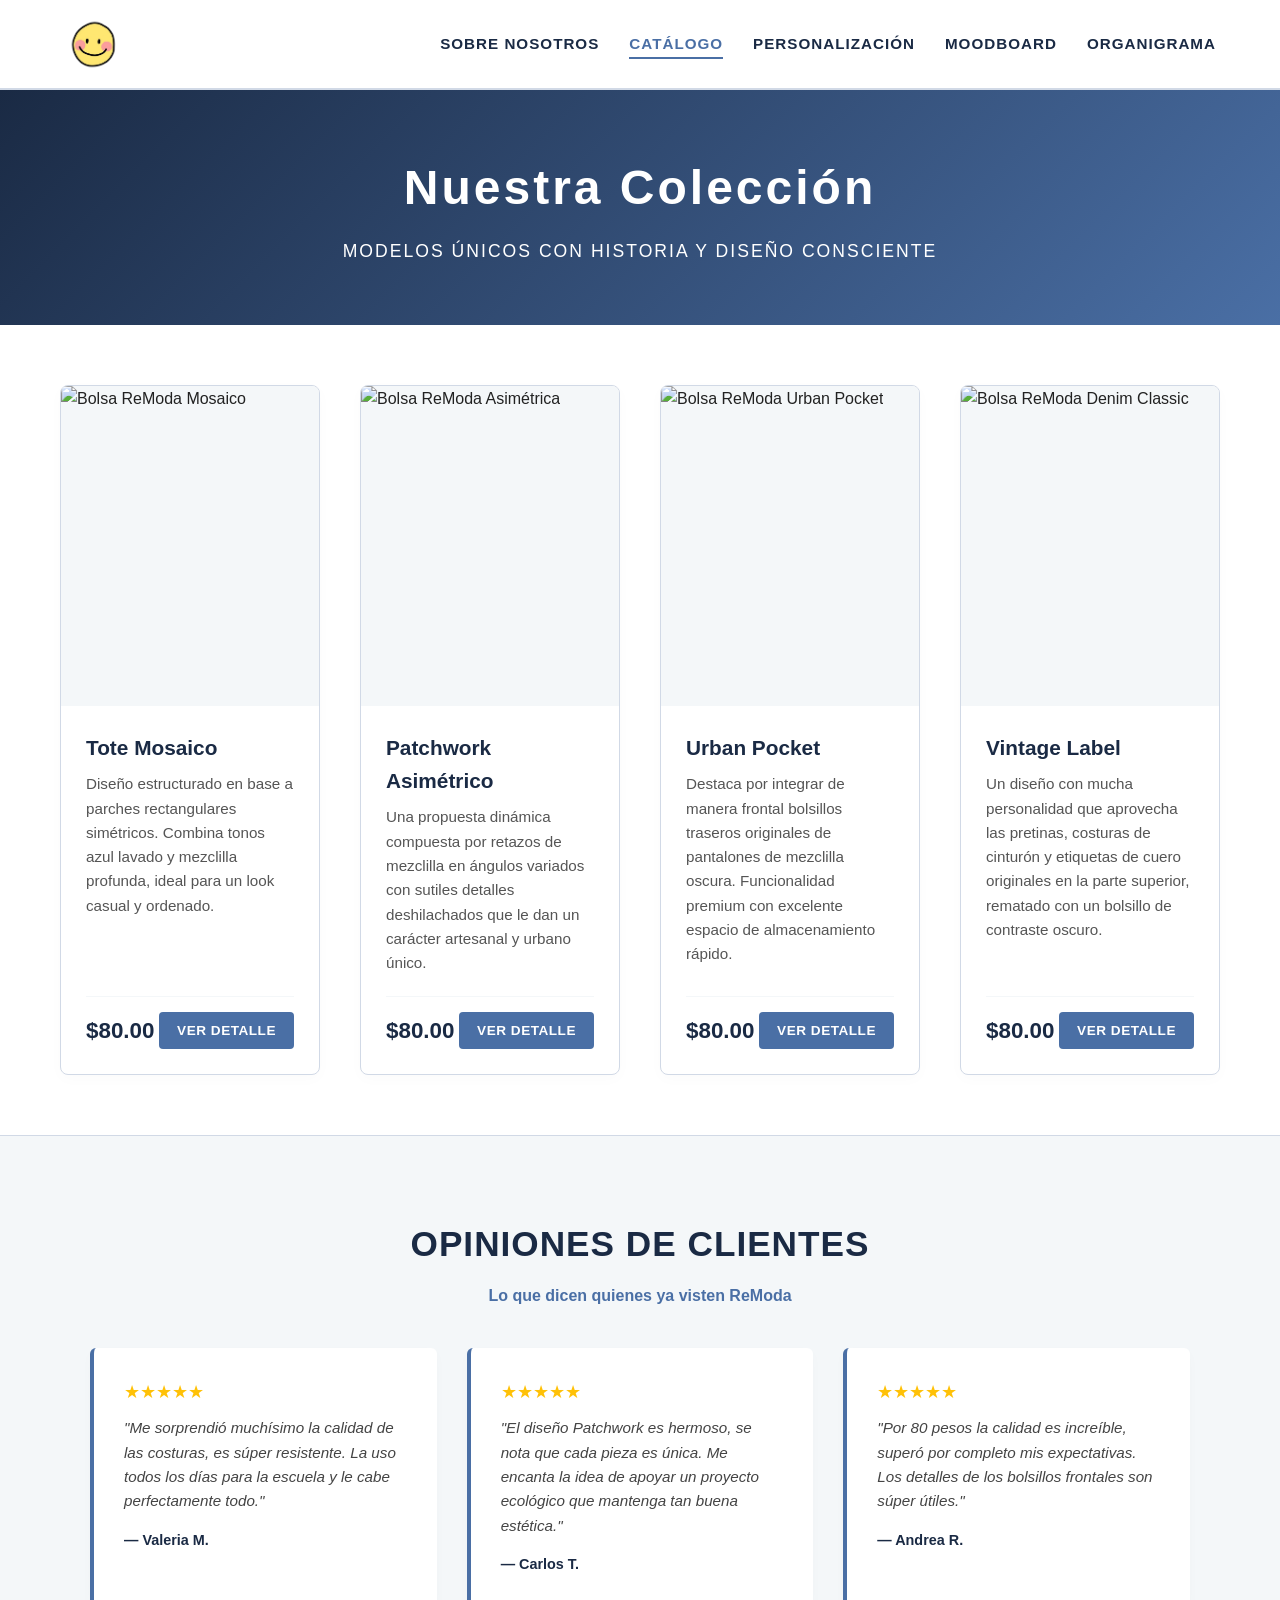
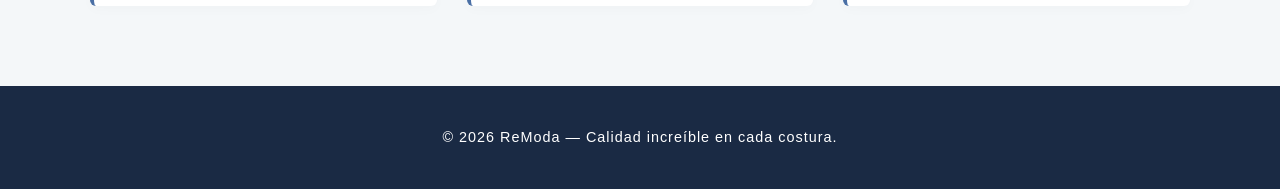
==== catalogo.html @ db3d0608 "catalogo.html" ====
<!DOCTYPE html>
<html lang="es">
<head>
    <meta charset="UTF-8">
    <meta name="viewport" content="width=device-width, initial-scale=1.0">
    <title>ReModa | Catálogo</title>
    <style>
        /* ==========================================================================
           VARIABLES Y CONFIGURACIÓN GLOBAL
           ========================================================================== */
        :root {
            --denim-indigo: #1a2a44;       /* Azul mezclilla oscuro */
            --denim-washed: #4a6fa5;       /* Azul mezclilla lavado */
            --denim-light: #d1d9e6;        /* Tono celeste claro */
            --pure-white: #ffffff;         /* Blanco puro */
            --soft-white: #f4f7f9;         /* Blanco suave */
            --text-dark: #222222;
            --star-color: #ffc107;         /* Dorado para reseñas */
        }

        * {
            margin: 0;
            padding: 0;
            box-sizing: border-box;
            font-family: 'Segoe UI', Tahoma, Geneva, Verdana, sans-serif;
        }

        body {
            background-color: var(--pure-white);
            color: var(--text-dark);
            line-height: 1.6;
            padding-top: 90px;
        }

        /* ==========================================================================
           BARRA DE NAVEGACIÓN SUPERIOR (FIJA)
           ========================================================================== */
        .navbar {
            width: 100%;
            height: 90px;
            position: fixed;
            top: 0;
            left: 0;
            background-color: var(--pure-white);
            border-bottom: 2px solid var(--denim-light);
            z-index: 1000;
            display: flex;
            align-items: center;
        }

        .nav-container {
            width: 90%;
            max-width: 1200px;
            margin: 0 auto;
            display: flex;
            justify-content: space-between;
            align-items: center;
        }

        .logo-area img {
            height: 60px;
            width: auto;
            display: block;
        }

        .nav-menu {
            display: flex;
            list-style: none;
            gap: 30px;
        }

        .nav-menu a {
            text-decoration: none;
            color: var(--denim-indigo);
            font-weight: 600;
            font-size: 0.95rem;
            text-transform: uppercase;
            letter-spacing: 1px;
            transition: color 0.3s ease;
            padding: 5px 0;
        }

        .nav-menu a:hover, .nav-menu a.active {
            color: var(--denim-washed);
            border-bottom: 2px solid var(--denim-washed);
        }

        /* ==========================================================================
           SECCIÓN HERO (ENCABEZADO DE CATÁLOGO)
           ========================================================================== */
        .catalog-hero {
            background: linear-gradient(135deg, var(--denim-indigo) 0%, var(--denim-washed) 100%);
            color: var(--pure-white);
            padding: 60px 20px;
            text-align: center;
        }

        .catalog-hero h1 {
            font-size: 3rem;
            letter-spacing: 3px;
            margin-bottom: 10px;
        }

        .catalog-hero p {
            font-size: 1.1rem;
            font-weight: 300;
            text-transform: uppercase;
            letter-spacing: 2px;
        }

        /* ==========================================================================
           CUADRÍCULA DE PRODUCTOS (CATÁLOGO)
           ========================================================================== */
        .container {
            max-width: 1200px;
            margin: 0 auto;
            padding: 60px 20px;
        }

        .product-grid {
            display: grid;
            grid-template-columns: repeat(auto-fit, minmax(260px, 1fr));
            gap: 40px;
        }

        .product-card {
            background-color: var(--pure-white);
            border: 1px solid var(--denim-light);
            border-radius: 8px;
            overflow: hidden;
            box-shadow: 0 4px 15px rgba(0,0,0,0.02);
            transition: transform 0.3s ease, box-shadow 0.3s ease;
            display: flex;
            flex-direction: column;
        }

        .product-card:hover {
            transform: translateY(-5px);
            box-shadow: 0 12px 30px rgba(26, 42, 68, 0.1);
        }

        .product-image {
            width: 100%;
            height: 320px;
            overflow: hidden;
            background-color: var(--soft-white);
        }

        .product-image img {
            width: 100%;
            height: 100%;
            object-fit: cover;
            transition: transform 0.5s ease;
        }

        .product-card:hover .product-image img {
            transform: scale(1.05);
        }

        .product-info {
            padding: 25px;
            display: flex;
            flex-direction: column;
            flex-grow: 1;
        }

        .product-title {
            font-size: 1.3rem;
            color: var(--denim-indigo);
            margin-bottom: 8px;
            font-weight: 700;
        }

        .product-desc {
            font-size: 0.95rem;
            color: #555555;
            margin-bottom: 20px;
            flex-grow: 1;
        }

        .product-meta {
            display: flex;
            justify-content: space-between;
            align-items: center;
            border-top: 1px solid var(--soft-white);
            padding-top: 15px;
        }

        .product-price {
            font-size: 1.4rem;
            color: var(--denim-indigo);
            font-weight: 700;
        }

        .btn-buy {
            background-color: var(--denim-washed);
            color: var(--pure-white);
            padding: 8px 18px;
            border-radius: 4px;
            text-decoration: none;
            font-size: 0.85rem;
            font-weight: 600;
            text-transform: uppercase;
            letter-spacing: 0.5px;
            transition: background-color 0.3s;
        }

        .btn-buy:hover {
            background-color: var(--denim-indigo);
        }

        /* ==========================================================================
           SECCIÓN DE RESEÑAS / COMENTARIOS
           ========================================================================== */
        .reviews-section {
            background-color: var(--soft-white);
            border-top: 1px solid var(--denim-light);
            padding: 80px 20px;
        }

        .reviews-header {
            text-align: center;
            margin-bottom: 5px;
        }

        .reviews-header h2 {
            font-size: 2.2rem;
            color: var(--denim-indigo);
            text-transform: uppercase;
            letter-spacing: 1px;
            margin-bottom: 10px;
        }

        .reviews-header p {
            color: var(--denim-washed);
            font-weight: 600;
            margin-bottom: 40px;
        }

        .reviews-grid {
            display: grid;
            grid-template-columns: repeat(auto-fit, minmax(300px, 1fr));
            gap: 30px;
            max-width: 1100px;
            margin: 0 auto;
        }

        .review-card {
            background-color: var(--pure-white);
            padding: 30px;
            border-radius: 6px;
            box-shadow: 0 4px 12px rgba(0,0,0,0.02);
            border-left: 4px solid var(--denim-washed);
        }

        .review-stars {
            color: var(--star-color);
            font-size: 1.1rem;
            margin-bottom: 10px;
        }

        .review-text {
            font-style: italic;
            color: #444444;
            font-size: 0.95rem;
            margin-bottom: 15px;
        }

        .review-author {
            font-weight: 700;
            color: var(--denim-indigo);
            font-size: 0.9rem;
            text-transform: capitalize;
        }

        /* ==========================================================================
           FOOTER
           ========================================================================== */
        .main-footer {
            background-color: var(--denim-indigo);
            color: var(--pure-white);
            text-align: center;
            padding: 40px 20px;
            font-size: 0.9rem;
            letter-spacing: 1px;
        }
    </style>
</head>
<body>

    <!-- BARRA DE NAVEGACIÓN SUPERIOR (FIJA) -->
    <header class="navbar">
        <div class="nav-container">
            <div class="logo-area">
                <img src="logo.png" alt="ReModa Logo">
            </div>
            <nav>
                <ul class="nav-menu">
                    <li><a href="index.html">Sobre nosotros</a></li>
                    <li><a href="catalogo.html" class="active">Catálogo</a></li>
                    <li><a href="personalizacion.html">Personalización</a></li>
                    <li><a href="moodboard.html">Moodboard</a></li>
                    <li><a href="organigrama.html">Organigrama</a></li>
                </ul>
            </nav>
        </div>
    </header>

    <!-- ENCABEZADO DEL CATÁLOGO -->
    <section class="catalog-hero">
        <h1>Nuestra Colección</h1>
        <p>Modelos únicos con historia y diseño consciente</p>
    </section>

    <!-- SECCIÓN DE PRODUCTOS -->
    <main class="container">
        <div class="product-grid">
            
            <!-- MODELO 1 -->
            <article class="product-card">
                <div class="product-image">
                    <img src="bolsa1.png" alt="Bolsa ReModa Mosaico">
                </div>
                <div class="product-info">
                    <h2 class="product-title">Tote Mosaico</h2>
                    <p class="product-desc">Diseño estructurado en base a parches rectangulares simétricos. Combina tonos azul lavado y mezclilla profunda, ideal para un look casual y ordenado.</p>
                    <div class="product-meta">
                        <span class="product-price">$80.00</span>
                        <a href="#" class="btn-buy">Ver Detalle</a>
                    </div>
                </div>
            </article>

            <!-- MODELO 2 -->
            <article class="product-card">
                <div class="product-image">
                    <img src="bolsa2.png" alt="Bolsa ReModa Asimétrica">
                </div>
                <div class="product-info">
                    <h2 class="product-title">Patchwork Asimétrico</h2>
                    <p class="product-desc">Una propuesta dinámica compuesta por retazos de mezclilla en ángulos variados con sutiles detalles deshilachados que le dan un carácter artesanal y urbano único.</p>
                    <div class="product-meta">
                        <span class="product-price">$80.00</span>
                        <a href="#" class="btn-buy">Ver Detalle</a>
                    </div>
                </div>
            </article>

            <!-- MODELO 3 -->
            <article class="product-card">
                <div class="product-image">
                    <img src="bolsa3.png" alt="Bolsa ReModa Urban Pocket">
                </div>
                <div class="product-info">
                    <h2 class="product-title">Urban Pocket</h2>
                    <p class="product-desc">Destaca por integrar de manera frontal bolsillos traseros originales de pantalones de mezclilla oscura. Funcionalidad premium con excelente espacio de almacenamiento rápido.</p>
                    <div class="product-meta">
                        <span class="product-price">$80.00</span>
                        <a href="#" class="btn-buy">Ver Detalle</a>
                    </div>
                </div>
            </article>

            <!-- MODELO 4 -->
            <article class="product-card">
                <div class="product-image">
                    <img src="bolsa4.png" alt="Bolsa ReModa Denim Classic">
                </div>
                <div class="product-info">
                    <h2 class="product-title">Vintage Label</h2>
                    <p class="product-desc">Un diseño con mucha personalidad que aprovecha las pretinas, costuras de cinturón y etiquetas de cuero originales en la parte superior, rematado con un bolsillo de contraste oscuro.</p>
                    <div class="product-meta">
                        <span class="product-price">$80.00</span>
                        <a href="#" class="btn-buy">Ver Detalle</a>
                    </div>
                </div>
            </article>

        </div>
    </main>

    <!-- SECCIÓN DE COMENTARIOS / RESEÑAS POSITIVAS -->
    <section class="reviews-section">
        <div class="reviews-header">
            <h2>Opiniones de Clientes</h2>
            <p>Lo que dicen quienes ya visten ReModa</p>
        </div>
        <div class="reviews-grid">
            
            <!-- RESEÑA 1 -->
            <div class="review-card">
                <div class="review-stars">★★★★★</div>
                <p class="review-text">"Me sorprendió muchísimo la calidad de las costuras, es súper resistente. La uso todos los días para la escuela y le cabe perfectamente todo."</p>
                <p class="review-author">— Valeria M.</p>
            </div>

            <!-- RESEÑA 2 -->
            <div class="review-card">
                <div class="review-stars">★★★★★</div>
                <p class="review-text">"El diseño Patchwork es hermoso, se nota que cada pieza es única. Me encanta la idea de apoyar un proyecto ecológico que mantenga tan buena estética."</p>
                <p class="review-author">— Carlos T.</p>
            </div>

            <!-- RESEÑA 3 -->
            <div class="review-card">
                <div class="review-stars">★★★★★</div>
                <p class="review-text">"Por 80 pesos la calidad es increíble, superó por completo mis expectativas. Los detalles de los bolsillos frontales son súper útiles."</p>
                <p class="review-author">— Andrea R.</p>
            </div>

        </div>
    </section>

    <!-- PIE DE PÁGINA -->
    <footer class="main-footer">
        <p>&copy; 2026 ReModa — Calidad increíble en cada costura.</p>
    </footer>

</body>
</html>
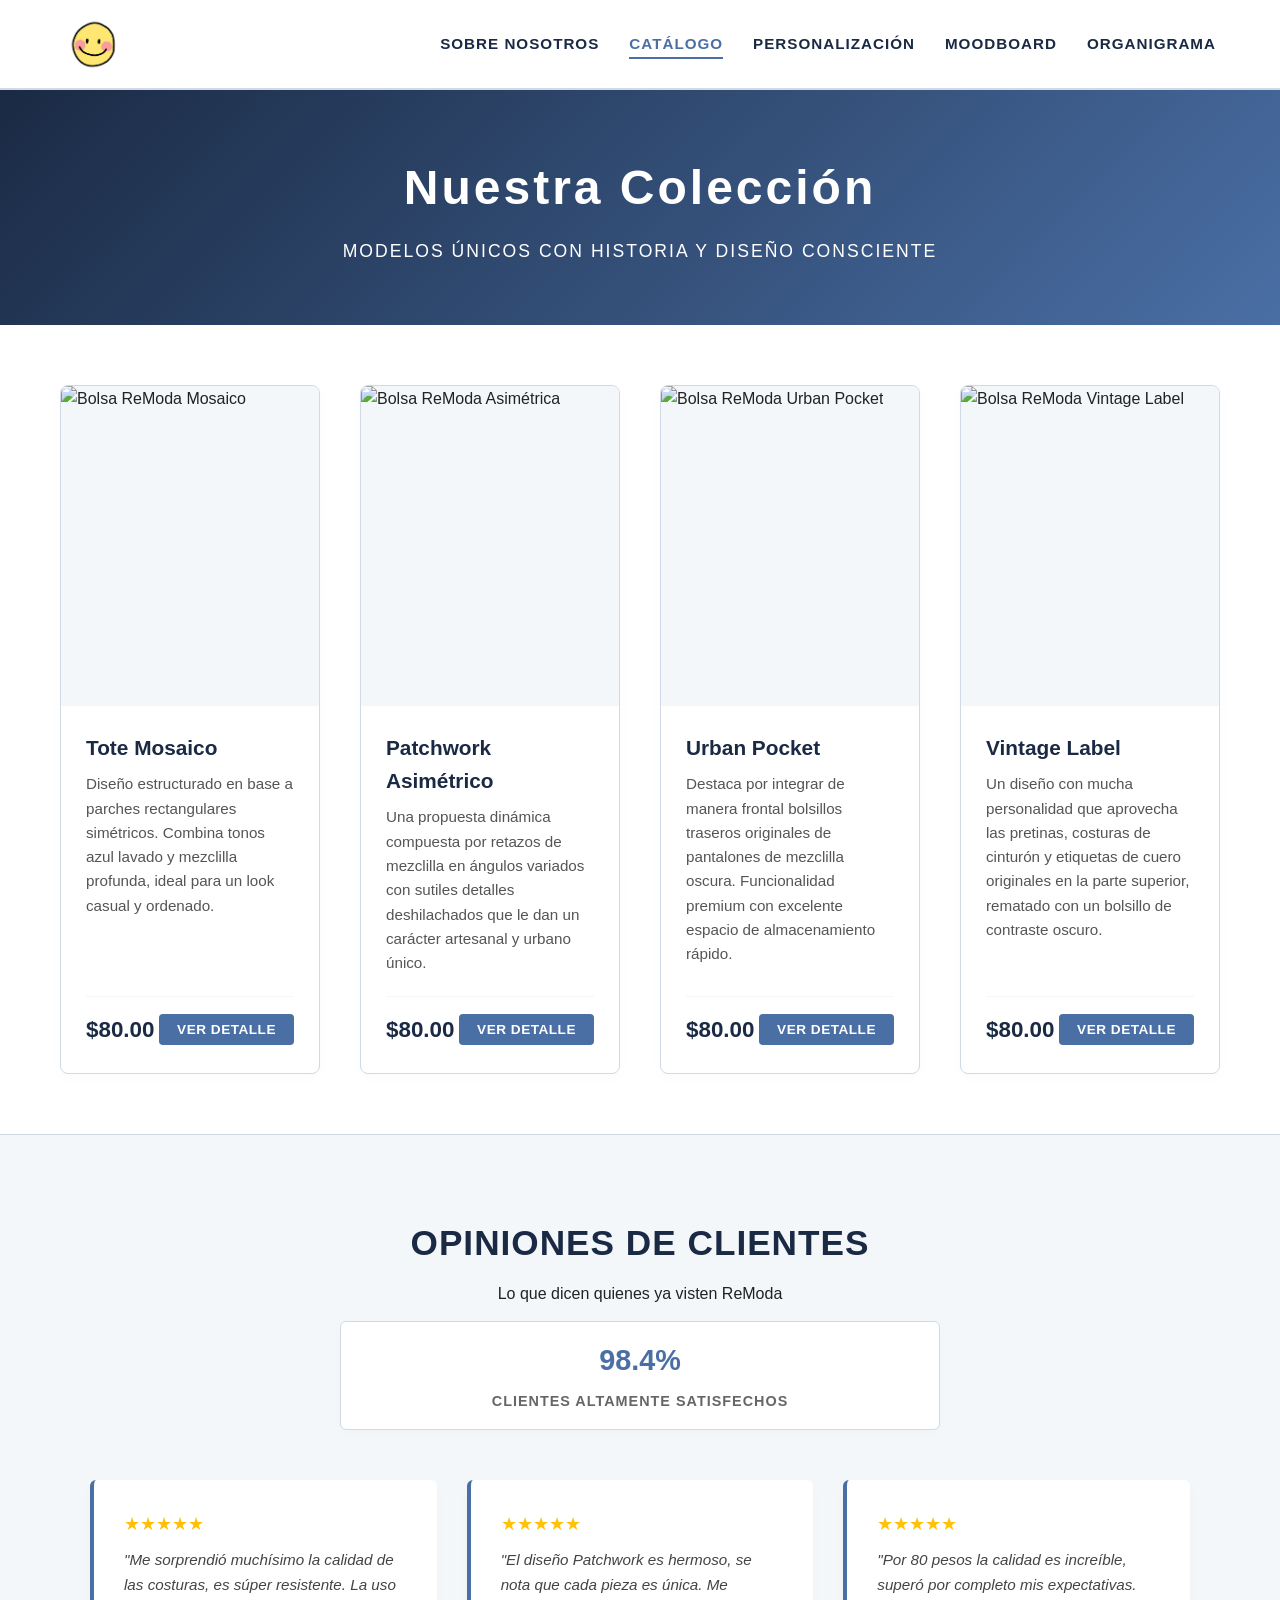
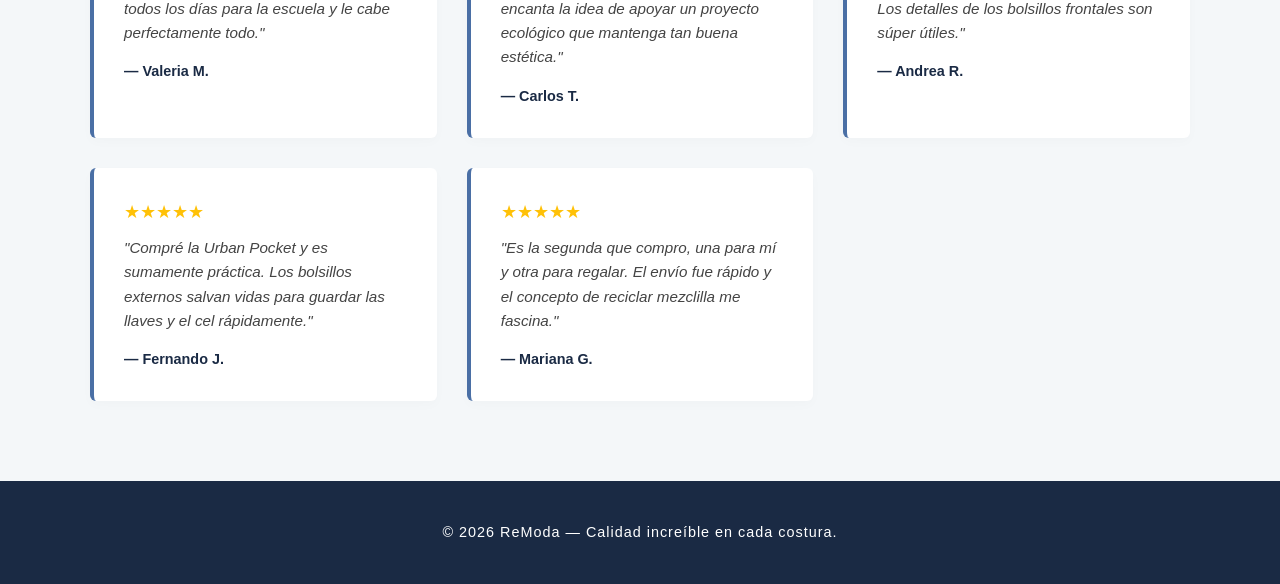
==== commit ddaad361: "catalogo.html" ====
--- a/catalogo.html
+++ b/catalogo.html
@@ -203,6 +203,8 @@
             text-transform: uppercase;
             letter-spacing: 0.5px;
             transition: background-color 0.3s;
+            cursor: pointer;
+            border: none;
         }
 
         .btn-buy:hover {
@@ -210,7 +212,130 @@
         }
 
         /* ==========================================================================
-           SECCIÓN DE RESEÑAS / COMENTARIOS
+           VENTANA MODAL (VISTA DETALLADA EN GRANDE)
+           ========================================================================== */
+        .modal {
+            position: fixed;
+            top: 0;
+            left: 0;
+            width: 100%;
+            height: 100%;
+            background-color: rgba(26, 42, 68, 0.7); /* Fondo traslúcido denim oscuro */
+            display: flex;
+            justify-content: center;
+            align-items: center;
+            z-index: 2000;
+            opacity: 0;
+            pointer-events: none;
+            transition: opacity 0.3s ease;
+            padding: 20px;
+        }
+
+        .modal.active {
+            opacity: 1;
+            pointer-events: auto;
+        }
+
+        .modal-content {
+            background-color: var(--pure-white);
+            width: 100%;
+            max-width: 800px;
+            border-radius: 8px;
+            overflow: hidden;
+            box-shadow: 0 20px 50px rgba(0,0,0,0.3);
+            position: relative;
+            display: grid;
+            grid-template-columns: 1fr 1fr;
+            transform: scale(0.9);
+            transition: transform 0.3s ease;
+        }
+
+        .modal.active .modal-content {
+            transform: scale(1);
+        }
+
+        .modal-close {
+            position: absolute;
+            top: 15px;
+            right: 20px;
+            font-size: 2rem;
+            color: var(--denim-indigo);
+            cursor: pointer;
+            font-weight: bold;
+            z-index: 10;
+            transition: color 0.2s;
+        }
+
+        .modal-close:hover {
+            color: var(--denim-washed);
+        }
+
+        .modal-img-box {
+            width: 100%;
+            height: 100%;
+            min-height: 400px;
+            background-color: var(--soft-white);
+        }
+
+        .modal-img-box img {
+            width: 100%;
+            height: 100%;
+            object-fit: cover;
+            display: block;
+        }
+
+        .modal-details {
+            padding: 40px;
+            display: flex;
+            flex-direction: column;
+            justify-content: center;
+        }
+
+        .modal-tag {
+            color: var(--denim-washed);
+            text-transform: uppercase;
+            font-weight: 700;
+            font-size: 0.8rem;
+            letter-spacing: 2px;
+            margin-bottom: 10px;
+        }
+
+        .modal-title {
+            font-size: 2rem;
+            color: var(--denim-indigo);
+            margin-bottom: 15px;
+        }
+
+        .modal-text {
+            color: #555555;
+            font-size: 1rem;
+            margin-bottom: 25px;
+            line-height: 1.7;
+        }
+
+        .modal-price {
+            font-size: 1.8rem;
+            color: var(--denim-indigo);
+            font-weight: 700;
+            margin-bottom: 20px;
+        }
+
+        /* Responsivo para el modal */
+        @media (max-width: 768px) {
+            .modal-content {
+                grid-template-columns: 1fr;
+            }
+            .modal-img-box {
+                min-height: 250px;
+                height: 250px;
+            }
+            .modal-details {
+                padding: 25px;
+            }
+        }
+
+        /* ==========================================================================
+           SECCIÓN DE ESTADÍSTICA Y COMENTARIOS
            ========================================================================== */
         .reviews-section {
             background-color: var(--soft-white);
@@ -220,7 +345,8 @@
 
         .reviews-header {
             text-align: center;
-            margin-bottom: 5px;
+            max-width: 600px;
+            margin: 0 auto 50px auto;
         }
 
         .reviews-header h2 {
@@ -231,10 +357,30 @@
             margin-bottom: 10px;
         }
 
-        .reviews-header p {
+        /* Métrica de satisfacción */
+        .stat-box {
+            background-color: var(--pure-white);
+            border: 1px solid var(--denim-light);
+            padding: 15px;
+            border-radius: 6px;
+            margin-top: 15px;
+            box-shadow: 0 4px 10px rgba(0,0,0,0.01);
+        }
+
+        .stat-percentage {
+            font-size: 1.8rem;
+            font-weight: 800;
             color: var(--denim-washed);
+            display: block;
+            margin-bottom: 5px;
+        }
+
+        .stat-label {
+            font-size: 0.9rem;
+            color: #666666;
+            text-transform: uppercase;
+            letter-spacing: 1px;
             font-weight: 600;
-            margin-bottom: 40px;
         }
 
         .reviews-grid {
@@ -319,14 +465,14 @@
             <!-- MODELO 1 -->
             <article class="product-card">
                 <div class="product-image">
-                    <img src="bolsa1.png" alt="Bolsa ReModa Mosaico">
+                    <img src="b1.png" alt="Bolsa ReModa Mosaico">
                 </div>
                 <div class="product-info">
                     <h2 class="product-title">Tote Mosaico</h2>
                     <p class="product-desc">Diseño estructurado en base a parches rectangulares simétricos. Combina tonos azul lavado y mezclilla profunda, ideal para un look casual y ordenado.</p>
                     <div class="product-meta">
                         <span class="product-price">$80.00</span>
-                        <a href="#" class="btn-buy">Ver Detalle</a>
+                        <button class="btn-buy" onclick="openModal('b1.png', 'Tote Mosaico', 'Diseño estructurado en base a parches rectangulares simétricos. Combina tonos azul lavado y mezclilla profunda, ideal para un look casual y ordenado.')">Ver Detalle</button>
                     </div>
                 </div>
             </article>
@@ -334,14 +480,14 @@
             <!-- MODELO 2 -->
             <article class="product-card">
                 <div class="product-image">
-                    <img src="bolsa2.png" alt="Bolsa ReModa Asimétrica">
+                    <img src="b2.png" alt="Bolsa ReModa Asimétrica">
                 </div>
                 <div class="product-info">
                     <h2 class="product-title">Patchwork Asimétrico</h2>
                     <p class="product-desc">Una propuesta dinámica compuesta por retazos de mezclilla en ángulos variados con sutiles detalles deshilachados que le dan un carácter artesanal y urbano único.</p>
                     <div class="product-meta">
                         <span class="product-price">$80.00</span>
-                        <a href="#" class="btn-buy">Ver Detalle</a>
+                        <button class="btn-buy" onclick="openModal('b2.png', 'Patchwork Asimétrico', 'Una propuesta dinámica compuesta por retazos de mezclilla en ángulos variados con sutiles detalles deshilachados que le dan un carácter artesanal y urbano único.')">Ver Detalle</button>
                     </div>
                 </div>
             </article>
@@ -349,14 +495,14 @@
             <!-- MODELO 3 -->
             <article class="product-card">
                 <div class="product-image">
-                    <img src="bolsa3.png" alt="Bolsa ReModa Urban Pocket">
+                    <img src="b3.png" alt="Bolsa ReModa Urban Pocket">
                 </div>
                 <div class="product-info">
                     <h2 class="product-title">Urban Pocket</h2>
                     <p class="product-desc">Destaca por integrar de manera frontal bolsillos traseros originales de pantalones de mezclilla oscura. Funcionalidad premium con excelente espacio de almacenamiento rápido.</p>
                     <div class="product-meta">
                         <span class="product-price">$80.00</span>
-                        <a href="#" class="btn-buy">Ver Detalle</a>
+                        <button class="btn-buy" onclick="openModal('b3.png', 'Urban Pocket', 'Destaca por integrar de manera frontal bolsillos traseros originales de pantalones de mezclilla oscura. Funcionalidad premium con excelente espacio de almacenamiento rápido.')">Ver Detalle</button>
                     </div>
                 </div>
             </article>
@@ -364,29 +510,51 @@
             <!-- MODELO 4 -->
             <article class="product-card">
                 <div class="product-image">
-                    <img src="bolsa4.png" alt="Bolsa ReModa Denim Classic">
+                    <img src="b4.png" alt="Bolsa ReModa Vintage Label">
                 </div>
                 <div class="product-info">
                     <h2 class="product-title">Vintage Label</h2>
                     <p class="product-desc">Un diseño con mucha personalidad que aprovecha las pretinas, costuras de cinturón y etiquetas de cuero originales en la parte superior, rematado con un bolsillo de contraste oscuro.</p>
                     <div class="product-meta">
                         <span class="product-price">$80.00</span>
-                        <a href="#" class="btn-buy">Ver Detalle</a>
+                        <button class="btn-buy" onclick="openModal('b4.png', 'Vintage Label', 'Un diseño con mucha personalidad que aprovecha las pretinas, costuras de cinturón y etiquetas de cuero originales en la parte superior, rematado con un bolsillo de contraste oscuro.')">Ver Detalle</button>
                     </div>
                 </div>
             </article>
 
         </div>
     </main>
+
+    <!-- VENTANA MODAL (OCULTA POR DEFECTO) -->
+    <div id="productModal" class="modal" onclick="closeModal(event)">
+        <div class="modal-content" onclick="event.stopPropagation()">
+            <span class="modal-close" onclick="closeModal(null)">&times;</span>
+            <div class="modal-img-box">
+                <img id="modalImage" src="" alt="Producto Ampliado">
+            </div>
+            <div class="modal-details">
+                <span class="modal-tag">Modelo Exclusivo</span>
+                <h2 id="modalTitle" class="modal-title">Título de la Bolsa</h2>
+                <p id="modalDescription" class="modal-text">Descripción larga del producto aquí...</p>
+                <span class="modal-price">$80.00</span>
+            </div>
+        </div>
+    </div>
 
     <!-- SECCIÓN DE COMENTARIOS / RESEÑAS POSITIVAS -->
     <section class="reviews-section">
         <div class="reviews-header">
             <h2>Opiniones de Clientes</h2>
             <p>Lo que dicen quienes ya visten ReModa</p>
+            
+            <!-- Estadística de clientes satisfechos -->
+            <div class="stat-box">
+                <span class="stat-percentage">98.4%</span>
+                <span class="stat-label">Clientes Altamente Satisfechos</span>
+            </div>
         </div>
+
         <div class="reviews-grid">
-            
             <!-- RESEÑA 1 -->
             <div class="review-card">
                 <div class="review-stars">★★★★★</div>
@@ -408,6 +576,20 @@
                 <p class="review-author">— Andrea R.</p>
             </div>
 
+            <!-- RESEÑA 4 -->
+            <div class="review-card">
+                <div class="review-stars">★★★★★</div>
+                <p class="review-text">"Compré la Urban Pocket y es sumamente práctica. Los bolsillos externos salvan vidas para guardar las llaves y el cel rápidamente."</p>
+                <p class="review-author">— Fernando J.</p>
+            </div>
+
+            <!-- RESEÑA 5 -->
+            <div class="review-card">
+                <div class="review-stars">★★★★★</div>
+                <p class="review-text">"Es la segunda que compro, una para mí y otra para regalar. El envío fue rápido y el concepto de reciclar mezclilla me fascina."</p>
+                <p class="review-author">— Mariana G.</p>
+            </div>
+
         </div>
     </section>
 
@@ -416,5 +598,21 @@
         <p>&copy; 2026 ReModa — Calidad increíble en cada costura.</p>
     </footer>
 
+    <!-- INTERACTIVIDAD CON JAVASCRIPT -->
+    <script>
+        function openModal(imageSrc, title, description) {
+            document.getElementById('modalImage').src = imageSrc;
+            document.getElementById('modalTitle').innerText = title;
+            document.getElementById('modalDescription').innerText = description;
+            
+            document.getElementById('productModal').classList.add('active');
+        }
+
+        function closeModal(event) {
+            // Cierra si se da clic en la X o fuera del contenido del modal
+            document.getElementById('productModal').classList.remove('active');
+        }
+    </script>
+
 </body>
 </html>
